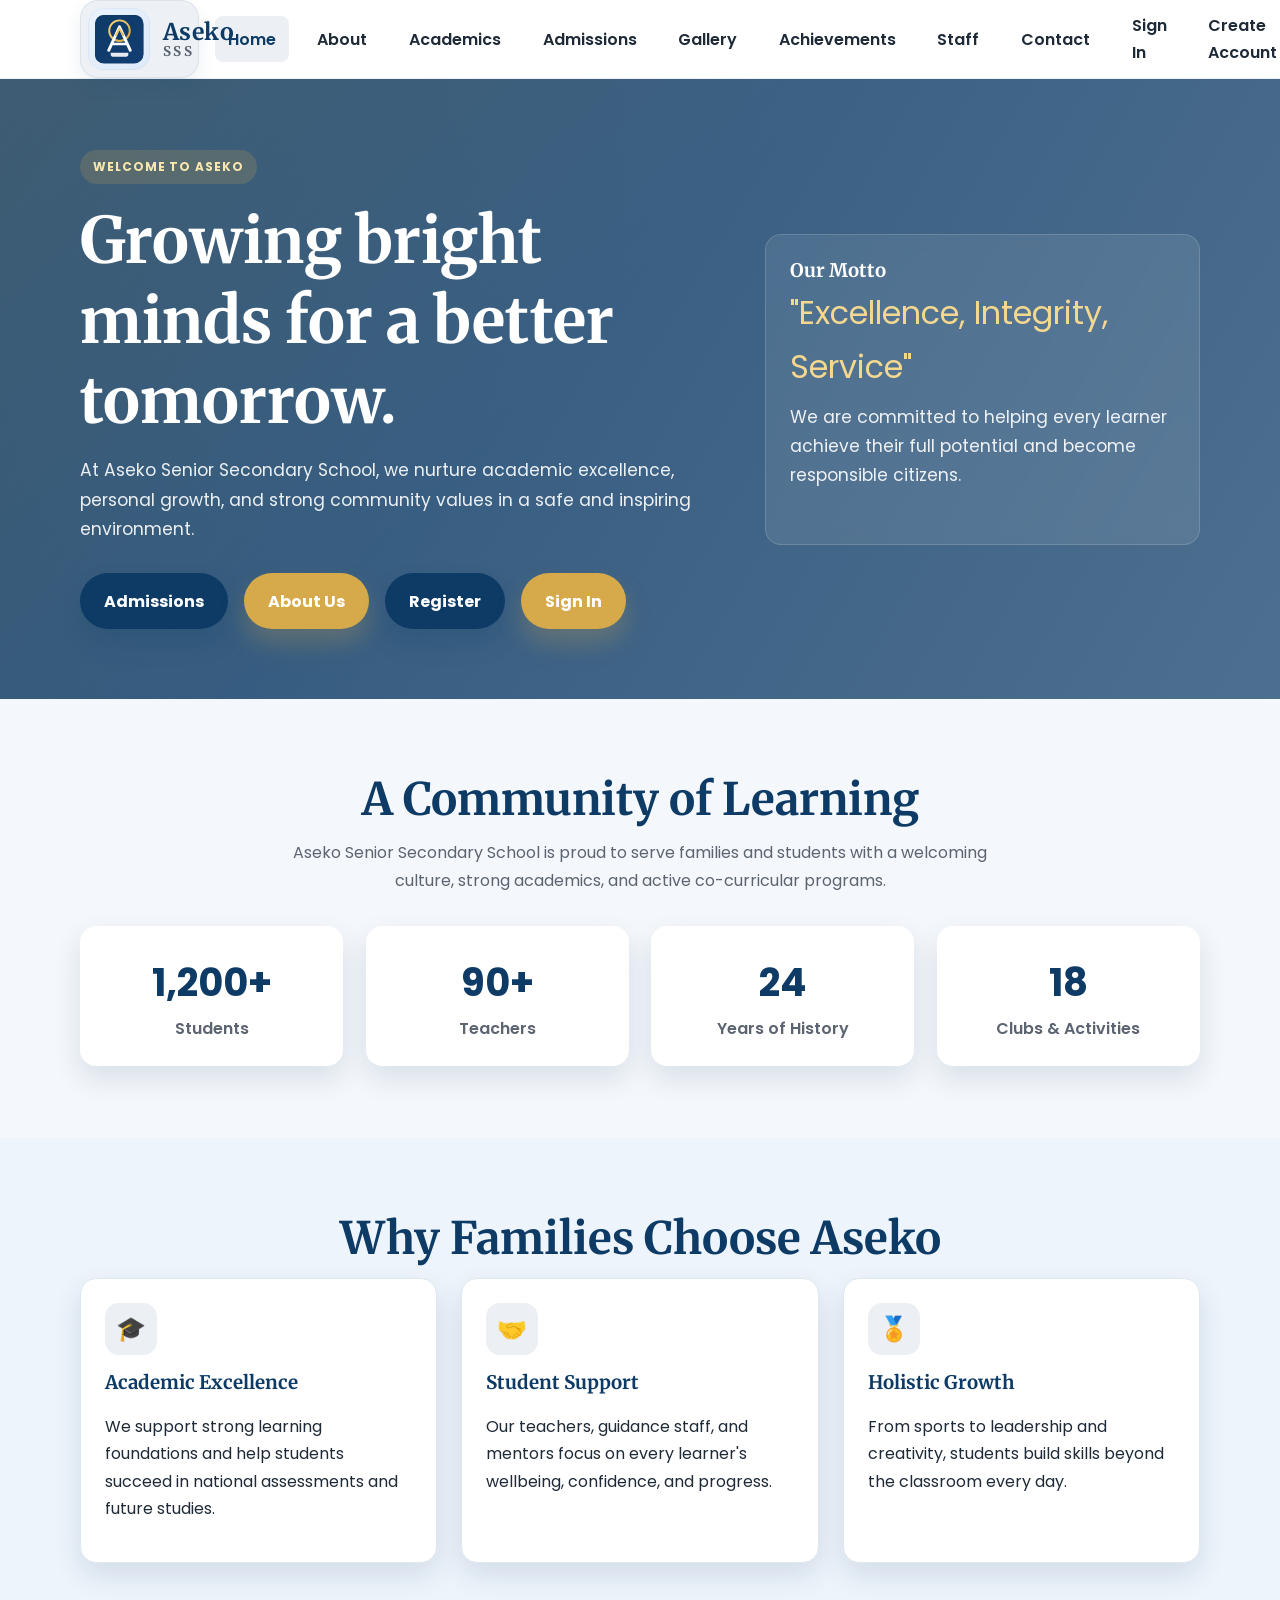
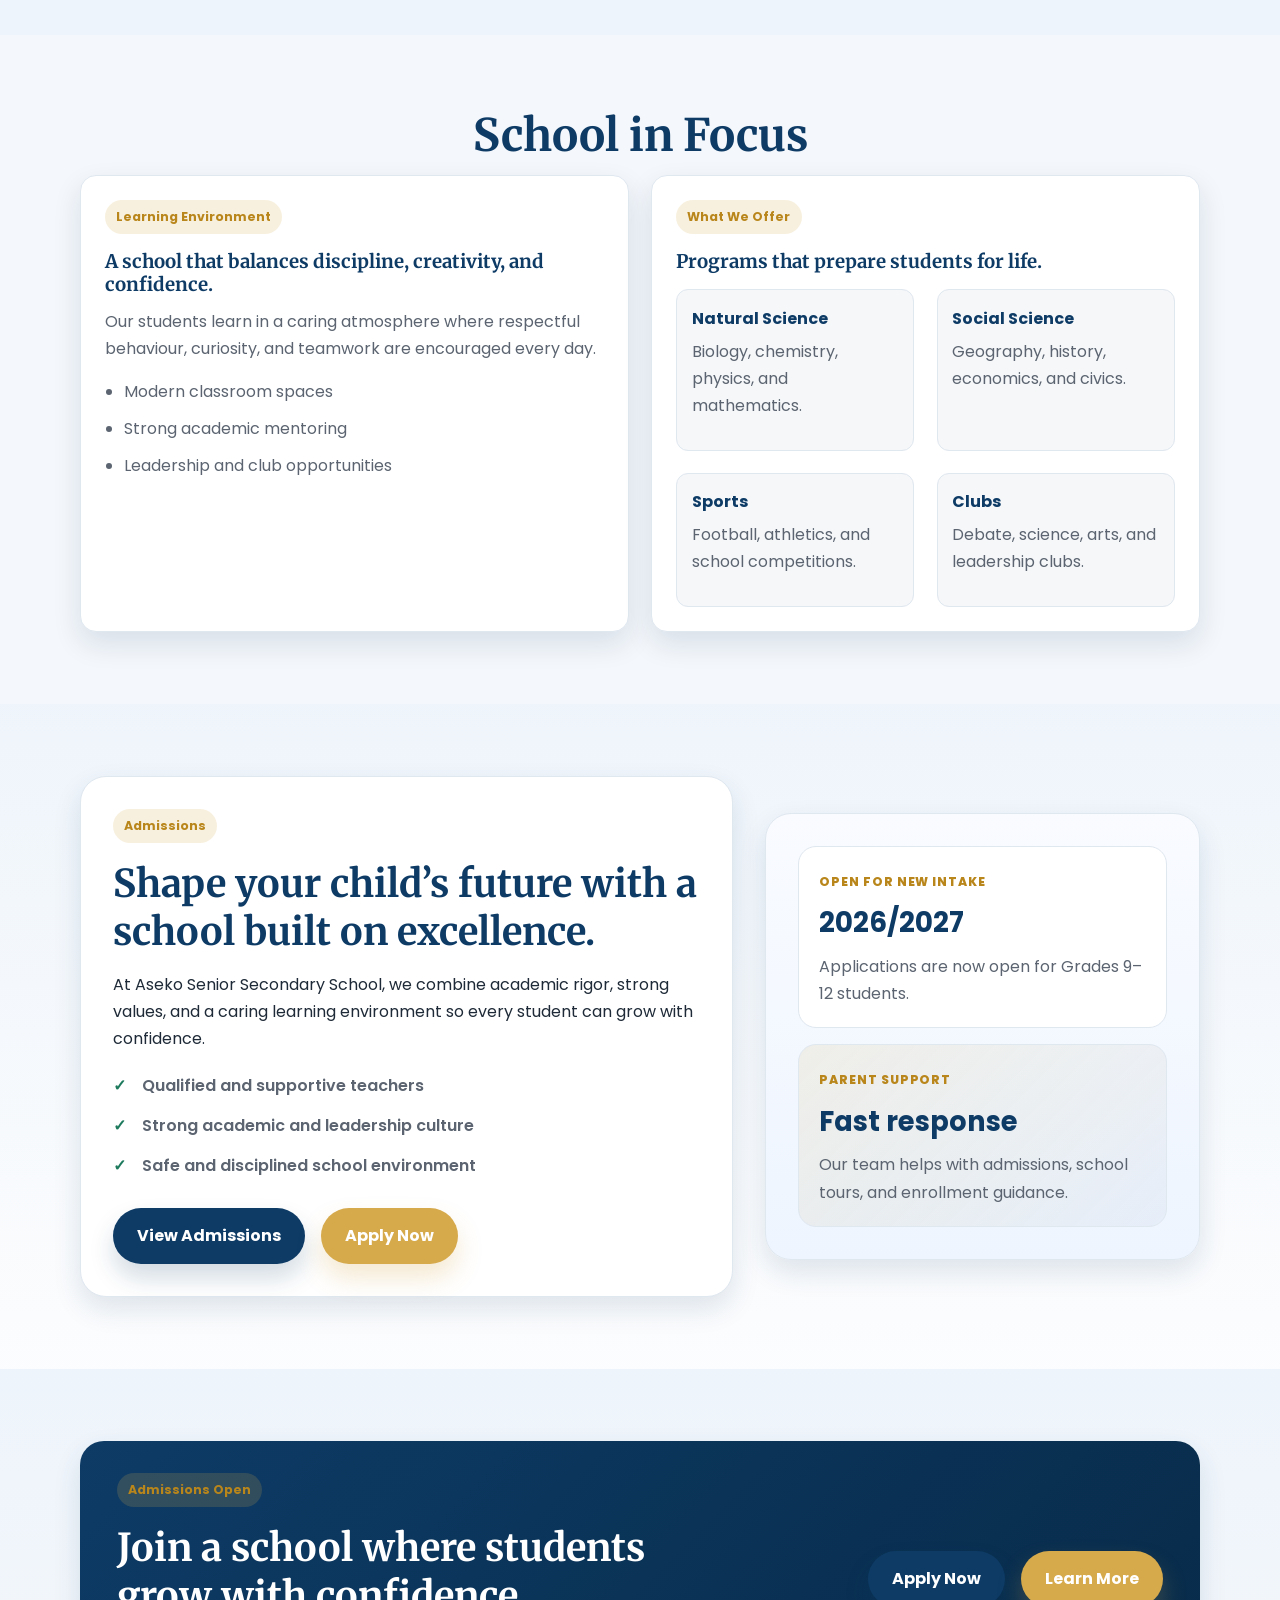
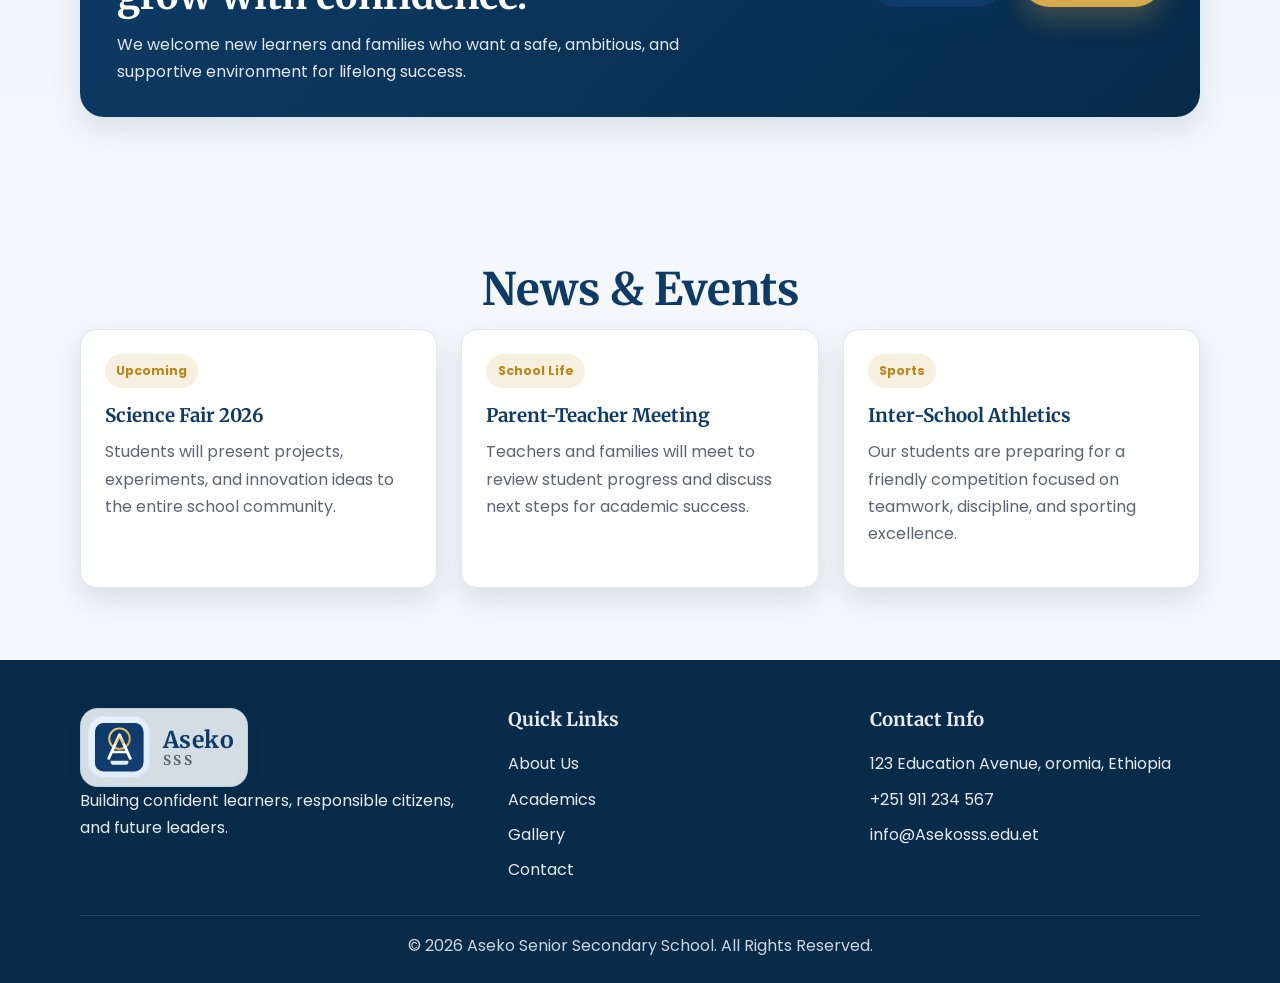
==== index.html @ 712188f7 "first commit" ====
<!DOCTYPE html>
<html lang="en">
  <head>
    <meta charset="UTF-8" />
    <meta name="viewport" content="width=device-width, initial-scale=1.0" />
    <title>Aseko Senior Secondary School | Home</title>
    <meta
      name="description"
      content="Aseko Senior Secondary School welcomes students, parents, and visitors to a proud learning community focused on excellence and character."
    />
    <link rel="preconnect" href="https://fonts.googleapis.com" />
    <link rel="preconnect" href="https://fonts.gstatic.com" crossorigin />
    <link
      href="https://fonts.googleapis.com/css2?family=Merriweather:wght@700&family=Poppins:wght@400;500;600;700&display=swap"
      rel="stylesheet"
    />
    <link rel="stylesheet" href="css/style.css" />
  </head>
  <body>
    <!-- Shared header and navigation for every page -->
    <header class="site-header">
      <div class="container nav-wrap">
        <a href="index.html" class="brand" aria-label="Aseko Senior Secondary School home">
          <img src="images/logo-placeholder.svg" alt="Aseko Senior Secondary School logo" />
          <span class="brand-name"><span class="brand-line brand-line-main">Aseko</span><span class="brand-line brand-line-sub">SSS</span></span>
        </a>

        <input type="checkbox" id="nav-toggle" class="nav-toggle" />
        <label for="nav-toggle" class="nav-toggle-label" aria-label="Open navigation menu">☰</label>

        <nav class="main-nav" aria-label="Main navigation">
          <a href="index.html" class="active">Home</a>
          <a href="about.html">About</a>
          <a href="academics.html">Academics</a>
          <a href="admissions.html">Admissions</a>
          <a href="gallery.html">Gallery</a>
          <a href="achievements.html">Achievements</a>
          <a href="staff.html">Staff</a>
          <a href="contact.html">Contact</a>
          <a href="login.html">Sign In</a>
          <a href="create-account.html">Create Account</a>
        </nav>
      </div>
    </header>

    <main>
      <!-- Hero section with welcoming message and school motto -->
      <section class="hero">
        <div class="container hero-inner">
          <div class="hero-copy">
            <div class="hero-kicker">Welcome to Aseko</div>
            <h1>Growing bright minds for a better tomorrow.</h1>
            <p>
              At Aseko Senior Secondary School, we nurture academic excellence,
              personal growth, and strong community values in a safe and inspiring
              environment.
            </p>
            <div class="hero-actions">
              <a href="admissions.html" class="btn btn-primary">Admissions</a>
              <a href="about.html" class="btn btn-secondary">About Us</a>
              <a href="register.html" class="btn btn-primary">Register</a>
              <a href="login.html" class="btn btn-secondary">Sign In</a>
            </div>
          </div>

          <div class="hero-card" aria-label="School motto and mission highlight">
            <h3>Our Motto</h3>
            <div class="motto">"Excellence, Integrity, Service"</div>
            <p>
              We are committed to helping every learner achieve their full potential
              and become responsible citizens.
            </p>
          </div>
        </div>
      </section>

      <!-- Quick highlights section with important school facts -->
      <section class="section">
        <div class="container">
          <h2 class="section-title">A Community of Learning</h2>
          <p class="section-text">
            Aseko Senior Secondary School is proud to serve families and students with a
            welcoming culture, strong academics, and active co-curricular programs.
          </p>

          <div class="stats-grid">
            <div class="stat-item">
              <strong>1,200+</strong>
              <span>Students</span>
            </div>
            <div class="stat-item">
              <strong>90+</strong>
              <span>Teachers</span>
            </div>
            <div class="stat-item">
              <strong>24</strong>
              <span>Years of History</span>
            </div>
            <div class="stat-item">
              <strong>18</strong>
              <span>Clubs & Activities</span>
            </div>
          </div>
        </div>
      </section>

      <!-- School features section -->
      <section class="section" style="background: #edf4fb;">
        <div class="container">
          <h2 class="section-title">Why Families Choose Aseko</h2>
          <div class="feature-grid">
            <article class="feature-card reveal-card">
              <div class="icon">🎓</div>
              <h3>Academic Excellence</h3>
              <p>
                We support strong learning foundations and help students succeed in national
                assessments and future studies.
              </p>
            </article>

            <article class="feature-card reveal-card">
              <div class="icon">🤝</div>
              <h3>Student Support</h3>
              <p>
                Our teachers, guidance staff, and mentors focus on every learner's wellbeing,
                confidence, and progress.
              </p>
            </article>

            <article class="feature-card reveal-card">
              <div class="icon">🏅</div>
              <h3>Holistic Growth</h3>
              <p>
                From sports to leadership and creativity, students build skills beyond the
                classroom every day.
              </p>
            </article>
          </div>
        </div>
      </section>

      <section class="section">
        <div class="container">
          <h2 class="section-title">School in Focus</h2>
          <div class="info-grid">
            <div class="card discover-panel reveal-card">
              <span class="badge">Learning Environment</span>
              <h3>A school that balances discipline, creativity, and confidence.</h3>
              <p>
                Our students learn in a caring atmosphere where respectful behaviour, curiosity,
                and teamwork are encouraged every day.
              </p>
              <ul class="mini-list">
                <li>Modern classroom spaces</li>
                <li>Strong academic mentoring</li>
                <li>Leadership and club opportunities</li>
              </ul>
            </div>

            <div class="card highlight-panel reveal-card">
              <span class="badge">What We Offer</span>
              <h3>Programs that prepare students for life.</h3>
              <div class="mini-grid">
                <div>
                  <strong>Natural Science</strong>
                  <p>Biology, chemistry, physics, and mathematics.</p>
                </div>
                <div>
                  <strong>Social Science</strong>
                  <p>Geography, history, economics, and civics.</p>
                </div>
                <div>
                  <strong>Sports</strong>
                  <p>Football, athletics, and school competitions.</p>
                </div>
                <div>
                  <strong>Clubs</strong>
                  <p>Debate, science, arts, and leadership clubs.</p>
                </div>
              </div>
            </div>
          </div>
        </div>
      </section>

      <section class="section premium-highlight">
        <div class="container split-showcase">
          <div class="showcase-copy reveal-card">
            <span class="badge">Admissions</span>
            <h2>Shape your child’s future with a school built on excellence.</h2>
            <p>
              At Aseko Senior Secondary School, we combine academic rigor, strong values, and a caring
              learning environment so every student can grow with confidence.
            </p>
            <ul class="check-list">
              <li>Qualified and supportive teachers</li>
              <li>Strong academic and leadership culture</li>
              <li>Safe and disciplined school environment</li>
            </ul>
            <div class="hero-actions">
              <a href="admissions.html" class="btn btn-primary">View Admissions</a>
              <a href="register.html" class="btn btn-secondary">Apply Now</a>
            </div>
          </div>

          <div class="showcase-card reveal-card">
            <div class="mini-stat">
              <span class="mini-label">Open for new intake</span>
              <strong>2026/2027</strong>
              <p>Applications are now open for Grades 9–12 students.</p>
            </div>
            <div class="mini-stat alt">
              <span class="mini-label">Parent support</span>
              <strong>Fast response</strong>
              <p>Our team helps with admissions, school tours, and enrollment guidance.</p>
            </div>
          </div>
        </div>
      </section>

      <section class="section cta-spotlight">
        <div class="container">
          <div class="cta-banner reveal-card">
            <div>
              <span class="badge">Admissions Open</span>
              <h2>Join a school where students grow with confidence.</h2>
              <p>
                We welcome new learners and families who want a safe, ambitious, and supportive
                environment for lifelong success.
              </p>
            </div>
            <div class="cta-actions">
              <a href="register.html" class="btn btn-primary">Apply Now</a>
              <a href="about.html" class="btn btn-secondary">Learn More</a>
            </div>
          </div>
        </div>
      </section>

      <!-- News and events preview section -->
      <section class="section">
        <div class="container">
          <h2 class="section-title">News & Events</h2>
          <div class="news-grid">
            <article class="card">
              <span class="badge">Upcoming</span>
              <h3>Science Fair 2026</h3>
              <p>
                Students will present projects, experiments, and innovation ideas to the entire
                school community.
              </p>
            </article>

            <article class="card">
              <span class="badge">School Life</span>
              <h3>Parent-Teacher Meeting</h3>
              <p>
                Teachers and families will meet to review student progress and discuss next steps
                for academic success.
              </p>
            </article>

            <article class="card">
              <span class="badge">Sports</span>
              <h3>Inter-School Athletics</h3>
              <p>
                Our students are preparing for a friendly competition focused on teamwork,
                discipline, and sporting excellence.
              </p>
            </article>
          </div>
        </div>
      </section>
    </main>

    <!-- Shared footer on every page -->
    <footer class="site-footer">
      <div class="container">
        <div class="footer-grid">
          <div>
            <a href="index.html" class="brand" aria-label="Aseko Senior Secondary School home">
              <img src="images/logo-placeholder.svg" alt="Aseko Senior Secondary School logo" />
              <span class="brand-name"><span class="brand-line brand-line-main">Aseko</span><span class="brand-line brand-line-sub">SSS</span></span>
            </a>
            <p>
              Building confident learners, responsible citizens, and future leaders.
            </p>
          </div>

          <div>
            <h3>Quick Links</h3>
            <ul class="footer-links">
              <li><a href="about.html">About Us</a></li>
              <li><a href="academics.html">Academics</a></li>
              <li><a href="gallery.html">Gallery</a></li>
              <li><a href="contact.html">Contact</a></li>
            </ul>
          </div>

          <div>
            <h3>Contact Info</h3>
            <ul class="footer-links">
              <li>123 Education Avenue, oromia, Ethiopia</li>
              <li>+251 911 234 567</li>
              <li>info@Asekosss.edu.et</li>
            </ul>
          </div>
        </div>

        <div class="footer-bottom">
          &copy; 2026 Aseko Senior Secondary School. All Rights Reserved.
        </div>
      </div>
    </footer>
  </body>
</html>
---- css/style.css ----
:root {
  --primary: #0d3b66;
  --primary-dark: #082b49;
  --secondary: #d6a94b;
  --secondary-dark: #b9861b;
  --text: #1e2a37;
  --muted: #5b6470;
  --background: #f4f7fb;
  --panel: #ffffff;
  --line: #dfe7ef;
  --success: #1d7a5c;
  --shadow: 0 12px 28px rgba(13, 59, 102, 0.12);
  --radius: 16px;
  --heading-font: 'Merriweather', serif;
  --body-font: 'Poppins', sans-serif;
}

* {
  box-sizing: border-box;
}

html {
  scroll-behavior: smooth;
}

body {
  margin: 0;
  font-family: var(--body-font);
  background: var(--background);
  color: var(--text);
  line-height: 1.7;
}

a {
  text-decoration: none;
  color: inherit;
}

img {
  max-width: 100%;
  display: block;
}

figure {
  margin: 0;
}

ul {
  list-style: none;
  padding: 0;
  margin: 0;
}

h1, h2, h3, h4 {
  font-family: var(--heading-font);
  color: var(--primary);
  margin-top: 0;
  line-height: 1.25;
}

p {
  margin-top: 0;
}

.container {
  width: min(1120px, calc(100% - 1.5rem));
  margin: 0 auto;
}

.section {
  padding: 4.5rem 0;
}

.section-title {
  text-align: center;
  font-size: clamp(2rem, 4vw, 2.8rem);
  margin-bottom: 0.75rem;
}

.section-text {
  max-width: 700px;
  margin: 0 auto 2rem;
  text-align: center;
  color: var(--muted);
}

.site-header {
  position: sticky;
  top: 0;
  z-index: 999;
  background: rgba(255, 255, 255, 0.96);
  border-bottom: 1px solid rgba(13, 59, 102, 0.08);
  backdrop-filter: blur(10px);
}

.nav-wrap {
  display: flex;
  align-items: center;
  justify-content: space-between;
  min-height: 76px;
  gap: 1rem;
  position: relative;
}

.brand {
  display: inline-flex;
  align-items: center;
  gap: 0.8rem;
  font-weight: 700;
  color: var(--primary);
  background: rgba(236, 240, 245, 0.9);
  border: 1px solid rgba(13, 59, 102, 0.08);
  border-radius: 18px;
  padding: 0.45rem 0.8rem 0.45rem 0.45rem;
  box-shadow: 0 8px 18px rgba(13, 59, 102, 0.08);
}

.brand img {
  width: 62px;
  height: 62px;
  border-radius: 16px;
  background: linear-gradient(135deg, #eaf2ff, #dfeaf8);
  padding: 0.4rem;
  box-shadow: inset 0 0 0 1px rgba(13, 59, 102, 0.05);
}

.brand-name {
  display: flex;
  flex-direction: column;
  align-items: flex-start;
  justify-content: center;
  line-height: 1;
  font-family: var(--heading-font);
  letter-spacing: 0.03em;
}

.brand-line {
  display: block;
}

.brand-line-main {
  font-size: clamp(1.25rem, 1.8vw, 1.8rem);
  color: var(--primary);
}

.brand-line-sub {
  font-size: 0.84rem;
  letter-spacing: 0.18em;
  color: var(--muted);
  margin-top: 0.18rem;
  text-transform: uppercase;
}

.main-nav {
  display: flex;
  align-items: center;
  gap: 1rem;
}

.main-nav a {
  color: var(--text);
  font-weight: 600;
  padding: 0.6rem 0.8rem;
  border-radius: 8px;
  transition: background 0.25s ease, color 0.25s ease;
}

.main-nav a:hover,
.main-nav a.active {
  background: rgba(13, 59, 102, 0.08);
  color: var(--primary);
}

.nav-toggle,
.nav-toggle-label {
  display: none;
}

.btn {
  display: inline-block;
  padding: 0.9rem 1.5rem;
  border-radius: 999px;
  font-weight: 700;
  transition: transform 0.25s ease, box-shadow 0.25s ease, background 0.25s ease;
}

.btn:hover {
  transform: translateY(-2px);
}

.btn-primary {
  background: var(--primary);
  color: #fff;
  box-shadow: 0 14px 24px rgba(13, 59, 102, 0.18);
}

.btn-primary:hover {
  background: var(--primary-dark);
}

.btn-secondary {
  background: var(--secondary);
  color: #fff;
  box-shadow: 0 14px 24px rgba(214, 169, 75, 0.25);
}

.btn-secondary:hover {
  background: var(--secondary-dark);
}

.premium-highlight {
  background: linear-gradient(180deg, rgba(237, 244, 251, 0.8), rgba(255, 255, 255, 0.7));
}

.split-showcase {
  display: grid;
  grid-template-columns: 1.2fr 0.8fr;
  gap: 2rem;
  align-items: center;
}

.showcase-copy,
.showcase-card {
  background: var(--panel);
  border: 1px solid var(--line);
  border-radius: 26px;
  box-shadow: var(--shadow);
  padding: 2rem;
}

.showcase-copy h2 {
  font-size: clamp(2rem, 3vw, 2.8rem);
  margin-bottom: 1rem;
}

.check-list {
  list-style: none;
  margin: 1.2rem 0 1.8rem;
  padding: 0;
  display: grid;
  gap: 0.8rem;
}

.check-list li {
  position: relative;
  padding-left: 1.8rem;
  color: var(--muted);
  font-weight: 600;
}

.check-list li::before {
  content: "✓";
  position: absolute;
  left: 0;
  top: 0;
  color: var(--success);
  font-weight: 700;
}

.showcase-card {
  display: grid;
  gap: 1rem;
  background: linear-gradient(180deg, #f9fbff, #eef5ff);
}

.mini-stat {
  background: var(--panel);
  border: 1px solid var(--line);
  border-radius: 18px;
  padding: 1.25rem;
}

.mini-stat.alt {
  background: linear-gradient(135deg, rgba(214, 169, 75, 0.12), rgba(13, 59, 102, 0.04));
}

.mini-label {
  display: inline-block;
  margin-bottom: 0.5rem;
  font-size: 0.76rem;
  text-transform: uppercase;
  letter-spacing: 0.08em;
  color: var(--secondary-dark);
  font-weight: 800;
}

.mini-stat strong {
  display: block;
  font-size: clamp(1.7rem, 2vw, 2.4rem);
  color: var(--primary);
  margin-bottom: 0.4rem;
}

.mini-stat p {
  color: var(--muted);
  margin: 0;
}

.hero {
  position: relative;
  background: linear-gradient(120deg, rgba(13, 59, 102, 0.88), rgba(13, 59, 102, 0.72)),
    url('https://images.unsplash.com/photo-1503676260728-1c00da094a0b?auto=format&fit=crop&w=1200&q=80') center/cover no-repeat;
  color: #fff;
  min-height: 620px;
  display: flex;
  align-items: center;
  overflow: hidden;
}

.hero::after {
  content: "";
  position: absolute;
  inset: 0;
  background: linear-gradient(135deg, rgba(214, 169, 75, 0.12), transparent 45%);
}

.hero-inner {
  display: grid;
  grid-template-columns: 1.2fr 0.8fr;
  align-items: center;
  gap: 2rem;
  padding: 4rem 0;
  position: relative;
  z-index: 1;
}

.hero-copy {
  max-width: 650px;
  animation: fadeUp 0.8s ease-out;
}

.hero-kicker {
  display: inline-block;
  padding: 0.45rem 0.8rem;
  border-radius: 999px;
  background: rgba(214, 169, 75, 0.18);
  color: #f9e7ae;
  font-weight: 700;
  letter-spacing: 0.08em;
  text-transform: uppercase;
  font-size: 0.75rem;
  margin-bottom: 1rem;
}

.hero h1 {
  color: #fff;
  font-size: clamp(2.4rem, 5vw, 4.5rem);
  margin-bottom: 1rem;
}

.hero p {
  color: rgba(255, 255, 255, 0.9);
  font-size: 1.08rem;
  margin-bottom: 1.8rem;
}

.hero-actions {
  display: flex;
  flex-wrap: wrap;
  gap: 1rem;
}

.hero-card {
  background: rgba(255, 255, 255, 0.09);
  border: 1px solid rgba(255, 255, 255, 0.15);
  padding: 1.5rem;
  border-radius: var(--radius);
  backdrop-filter: blur(8px);
  animation: floatCard 4s ease-in-out infinite;
}

.hero-card h3 {
  color: #fff;
  margin-bottom: 0.2rem;
}

.hero-card .motto {
  font-size: 2rem;
  color: #f5d88f;
  margin-bottom: 0.5rem;
}

.reveal-card {
  animation: fadeUp 0.8s ease-out;
}

.discover-panel,
.highlight-panel {
  min-height: 100%;
}

.mini-list {
  display: grid;
  gap: 0.6rem;
  margin-top: 1rem;
  padding-left: 1.2rem;
  list-style: disc;
  color: var(--muted);
}

.mini-grid {
  grid-template-columns: repeat(2, minmax(0, 1fr));
  margin-top: 1rem;
}

.mini-grid > div {
  background: rgba(13, 59, 102, 0.04);
  border-radius: 12px;
  padding: 0.9rem;
  border: 1px solid var(--line);
}

.mini-grid strong {
  display: block;
  color: var(--primary);
  margin-bottom: 0.35rem;
}

.stats-grid,
.highlights-grid,
.info-grid,
.card-grid,
.gallery-grid,
.staff-grid,
.contact-grid,
.timeline,
.mini-grid {
  display: grid;
  gap: 1.4rem;
}

.stats-grid {
  grid-template-columns: repeat(4, minmax(0, 1fr));
  margin-top: 2rem;
}

.stat-item {
  background: var(--panel);
  border-radius: var(--radius);
  box-shadow: var(--shadow);
  padding: 1.5rem 1rem;
  text-align: center;
}

.stat-item strong {
  display: block;
  font-size: clamp(1.8rem, 3vw, 2.6rem);
  color: var(--primary);
}

.stat-item span {
  color: var(--muted);
  font-weight: 600;
}

.news-grid,
.feature-grid,
.achievement-grid,
.value-grid {
  display: grid;
  grid-template-columns: repeat(3, minmax(0, 1fr));
  gap: 1.5rem;
}

.card {
  background: var(--panel);
  border-radius: var(--radius);
  box-shadow: var(--shadow);
  padding: 1.5rem;
  border: 1px solid var(--line);
  transition: transform 0.25s ease, box-shadow 0.25s ease;
}

.card:hover,
.feature-card:hover,
.staff-card:hover,
.gallery-item:hover {
  transform: translateY(-6px);
  box-shadow: 0 18px 30px rgba(13, 59, 102, 0.15);
}

.card h3 {
  margin-bottom: 0.7rem;
}

.card p,
.card li {
  color: var(--muted);
}

.badge {
  display: inline-flex;
  align-items: center;
  padding: 0.4rem 0.7rem;
  background: rgba(214, 169, 75, 0.18);
  border-radius: 999px;
  color: var(--secondary-dark);
  font-weight: 700;
  margin-bottom: 1rem;
  font-size: 0.78rem;
}

.feature-grid {
  grid-template-columns: repeat(3, minmax(0, 1fr));
}

.feature-card {
  background: var(--panel);
  border-radius: var(--radius);
  padding: 1.5rem;
  box-shadow: var(--shadow);
  border: 1px solid var(--line);
}

.cta-spotlight {
  background: linear-gradient(180deg, rgba(237, 244, 251, 0.9), rgba(255, 255, 255, 0));
}

.cta-banner {
  display: grid;
  grid-template-columns: 1.4fr 0.9fr;
  align-items: center;
  gap: 1.5rem;
  padding: 2rem 2.3rem;
  background: linear-gradient(135deg, var(--primary), var(--primary-dark));
  border-radius: 24px;
  box-shadow: var(--shadow);
  color: #fff;
}

.cta-banner h2 {
  color: #fff;
  margin-bottom: 0.75rem;
  font-size: clamp(1.8rem, 3vw, 2.6rem);
}

.cta-banner p {
  margin-bottom: 0;
  color: rgba(255, 255, 255, 0.88);
}

.cta-actions {
  display: flex;
  justify-content: flex-end;
  gap: 1rem;
  flex-wrap: wrap;
}

.icon {
  width: 52px;
  height: 52px;
  border-radius: 14px;
  display: inline-flex;
  align-items: center;
  justify-content: center;
  background: rgba(13, 59, 102, 0.08);
  color: var(--primary);
  font-size: 1.5rem;
  margin-bottom: 1rem;
}

.page-banner {
  background: linear-gradient(120deg, var(--primary), var(--primary-dark));
  color: #fff;
  padding: 3.2rem 0;
}

.page-banner h1 {
  color: #fff;
  margin-bottom: 0.6rem;
  font-size: clamp(2.2rem, 5vw, 3.3rem);
}

.page-banner p {
  color: rgba(255, 255, 255, 0.8);
  max-width: 720px;
}

.info-grid {
  grid-template-columns: repeat(2, minmax(0, 1fr));
}

.image-panel {
  border-radius: var(--radius);
  overflow: hidden;
  min-height: 360px;
  box-shadow: var(--shadow);
}

.image-panel img {
  width: 100%;
  height: 100%;
  object-fit: cover;
}

.value-grid,
.achievement-grid,
.card-grid {
  grid-template-columns: repeat(3, minmax(0, 1fr));
}

.timeline {
  grid-template-columns: repeat(3, minmax(0, 1fr));
  margin-top: 2rem;
}

.timeline-item {
  background: var(--panel);
  border-left: 5px solid var(--secondary);
  border-radius: 0 var(--radius) var(--radius) 0;
  padding: 1.5rem;
  box-shadow: var(--shadow);
}

.timeline-item span {
  display: inline-block;
  font-weight: 700;
  color: var(--secondary-dark);
  margin-bottom: 0.5rem;
}

.gallery-grid {
  grid-template-columns: repeat(3, minmax(0, 1fr));
}

.gallery-item {
  background: var(--panel);
  border-radius: var(--radius);
  overflow: hidden;
  box-shadow: var(--shadow);
}

.gallery-item img {
  width: 100%;
  height: 240px;
  object-fit: cover;
  transition: transform 0.4s ease;
}

.gallery-item:hover img {
  transform: scale(1.04);
}

.gallery-item figcaption {
  padding: 1rem 1.1rem 1.2rem;
  color: var(--muted);
  font-weight: 600;
}

.staff-grid {
  grid-template-columns: repeat(4, minmax(0, 1fr));
}

.staff-card {
  background: var(--panel);
  border-radius: var(--radius);
  overflow: hidden;
  box-shadow: var(--shadow);
  text-align: center;
}

.staff-card img {
  width: 100%;
  height: 250px;
  object-fit: cover;
  background: #eef3fb;
}

.staff-card .content {
  padding: 1.2rem 1rem 1.5rem;
}

.staff-card h3 {
  margin-bottom: 0.25rem;
}

.staff-role {
  color: var(--secondary-dark);
  font-weight: 700;
  display: block;
  margin-bottom: 0.5rem;
}

.contact-grid {
  grid-template-columns: 1fr 1.1fr;
  align-items: start;
}

.contact-box,
.form-card {
  background: var(--panel);
  border-radius: var(--radius);
  box-shadow: var(--shadow);
  padding: 1.6rem;
  border: 1px solid var(--line);
}

.contact-list li {
  display: flex;
  gap: 0.8rem;
  align-items: flex-start;
  margin-bottom: 1rem;
  color: var(--muted);
}

.contact-list strong {
  color: var(--primary);
  display: block;
  margin-bottom: 0.2rem;
}

.map-placeholder {
  height: 220px;
  border-radius: var(--radius);
  background: linear-gradient(135deg, rgba(13, 59, 102, 0.12), rgba(214, 169, 75, 0.18));
  border: 2px dashed rgba(13, 59, 102, 0.25);
  display: grid;
  place-items: center;
  font-weight: 700;
  color: var(--primary);
  margin-top: 1.2rem;
}

.form-row {
  display: grid;
  gap: 1rem;
}

.form-group {
  display: flex;
  flex-direction: column;
  gap: 0.45rem;
}

label {
  font-weight: 600;
  color: var(--primary);
}

input,
textarea,
select {
  width: 100%;
  border: 1px solid var(--line);
  border-radius: 12px;
  padding: 0.85rem 1rem;
  font: inherit;
  background: #fff;
  color: var(--text);
}

input:focus,
textarea:focus,
select:focus {
  outline: 3px solid rgba(13, 59, 102, 0.12);
  border-color: var(--primary);
}

textarea {
  resize: vertical;
  min-height: 150px;
}

.auth-page {
  background: linear-gradient(180deg, #edf4fb 0%, #f8fbff 100%);
  padding: 4rem 0;
}

.auth-shell {
  display: grid;
  grid-template-columns: 1.1fr 1fr;
  gap: 2rem;
  align-items: stretch;
}

.auth-panel {
  background: var(--panel);
  border-radius: 24px;
  box-shadow: var(--shadow);
  border: 1px solid var(--line);
  overflow: hidden;
}

.auth-hero {
  background: linear-gradient(140deg, var(--primary), var(--primary-dark));
  color: #fff;
  padding: 2rem 1.75rem;
  display: flex;
  flex-direction: column;
  justify-content: center;
}

.auth-hero .badge {
  background: rgba(214, 169, 75, 0.2);
  color: #f5d88f;
}

.auth-hero h1 {
  color: #fff;
  font-size: clamp(2rem, 4vw, 3rem);
  margin-bottom: 1rem;
}

.auth-hero p {
  color: rgba(255, 255, 255, 0.86);
  margin-bottom: 1.5rem;
}

.auth-badges {
  display: flex;
  flex-wrap: wrap;
  gap: 0.7rem;
}

.auth-badges span {
  display: inline-block;
  background: rgba(255, 255, 255, 0.1);
  border: 1px solid rgba(255, 255, 255, 0.14);
  color: #fff;
  border-radius: 999px;
  padding: 0.45rem 0.8rem;
  font-size: 0.78rem;
  font-weight: 600;
}

.auth-form-wrap {
  padding: 2rem;
}

.auth-form-wrap h2 {
  margin-bottom: 0.8rem;
}

.auth-form-wrap > p {
  color: var(--muted);
  margin-bottom: 1.5rem;
}

.auth-form {
  display: grid;
  gap: 1rem;
}

.form-row.split {
  display: grid;
  grid-template-columns: repeat(2, minmax(0, 1fr));
  gap: 1rem;
}

.inline-check {
  display: flex;
  align-items: center;
  gap: 0.55rem;
  color: var(--muted);
  font-size: 0.95rem;
}

.inline-check input {
  width: auto;
}

.auth-links {
  display: flex;
  justify-content: space-between;
  gap: 1rem;
  align-items: center;
  margin-top: 1rem;
  color: var(--muted);
  font-size: 0.95rem;
}

.auth-links a {
  color: var(--primary);
  font-weight: 700;
}

.site-footer {
  background: var(--primary-dark);
  color: rgba(255, 255, 255, 0.9);
  padding: 3rem 0 1.5rem;
}

.footer-grid {
  display: grid;
  grid-template-columns: 1.2fr 1fr 1fr;
  gap: 2rem;
}

.site-footer h3,
.site-footer a,
.site-footer p {
  color: rgba(255, 255, 255, 0.9);
}

.footer-links {
  display: grid;
  gap: 0.5rem;
}

.footer-bottom {
  border-top: 1px solid rgba(255, 255, 255, 0.12);
  margin-top: 2rem;
  padding-top: 1rem;
  text-align: center;
  color: rgba(255, 255, 255, 0.8);
}

@keyframes fadeUp {
  from {
    opacity: 0;
    transform: translateY(20px);
  }
  to {
    opacity: 1;
    transform: translateY(0);
  }
}

@keyframes floatCard {
  0%,
  100% {
    transform: translateY(0);
  }
  50% {
    transform: translateY(-8px);
  }
}

.main-nav a {
  width: 100%;
}

@media (max-width: 900px) {
  .hero-inner,
  .contact-grid,
  .info-grid,
  .news-grid,
  .feature-grid,
  .achievement-grid,
  .value-grid,
  .gallery-grid,
  .staff-grid,
  .timeline,
  .footer-grid,
  .cta-banner,
  .auth-shell {
    grid-template-columns: 1fr 1fr;
  }

  .cta-actions {
    justify-content: flex-start;
  }

  .stats-grid {
    grid-template-columns: repeat(2, minmax(0, 1fr));
  }

  .form-row.split {
    grid-template-columns: 1fr;
  }

  .main-nav {
    position: absolute;
    top: 100%;
    left: 0;
    right: 0;
    display: none;
    background: #fff;
    border-top: 1px solid var(--line);
    box-shadow: 0 18px 28px rgba(13, 59, 102, 0.12);
    padding: 0.8rem 1rem 1rem;
    flex-direction: column;
    align-items: flex-start;
    width: 100%;
  }

  .nav-toggle-label {
    display: inline-flex;
    width: 44px;
    height: 44px;
    align-items: center;
    justify-content: center;
    border-radius: 12px;
    background: rgba(13, 59, 102, 0.06);
    color: var(--primary);
    font-size: 1.7rem;
    cursor: pointer;
  }

  .nav-toggle:checked ~ .main-nav {
    display: flex;
  }
}

@media (max-width: 640px) {
  .hero {
    min-height: 540px;
  }

  .hero-inner,
  .news-grid,
  .feature-grid,
  .achievement-grid,
  .value-grid,
  .gallery-grid,
  .staff-grid,
  .timeline,
  .footer-grid,
  .info-grid,
  .contact-grid,
  .stats-grid,
  .cta-banner,
  .auth-shell {
    grid-template-columns: 1fr;
  }

  .section {
    padding: 3.5rem 0;
  }

  .hero-actions,
  .cta-actions {
    flex-direction: column;
    align-items: stretch;
    width: 100%;
  }

  .hero-actions .btn,
  .cta-actions .btn {
    width: 100%;
    text-align: center;
  }

  .site-header {
    position: sticky;
  }

  .brand-name {
    font-size: 0.93rem;
  }

  .nav-wrap {
    padding: 0.35rem 0;
  }

  .contact-list li {
    display: grid;
    grid-template-columns: 24px 1fr;
    gap: 0.6rem;
  }

  .cta-banner {
    padding: 1.4rem 1rem;
  }

  .auth-form-wrap,
  .auth-hero {
    padding: 1.4rem 1rem;
  }
}
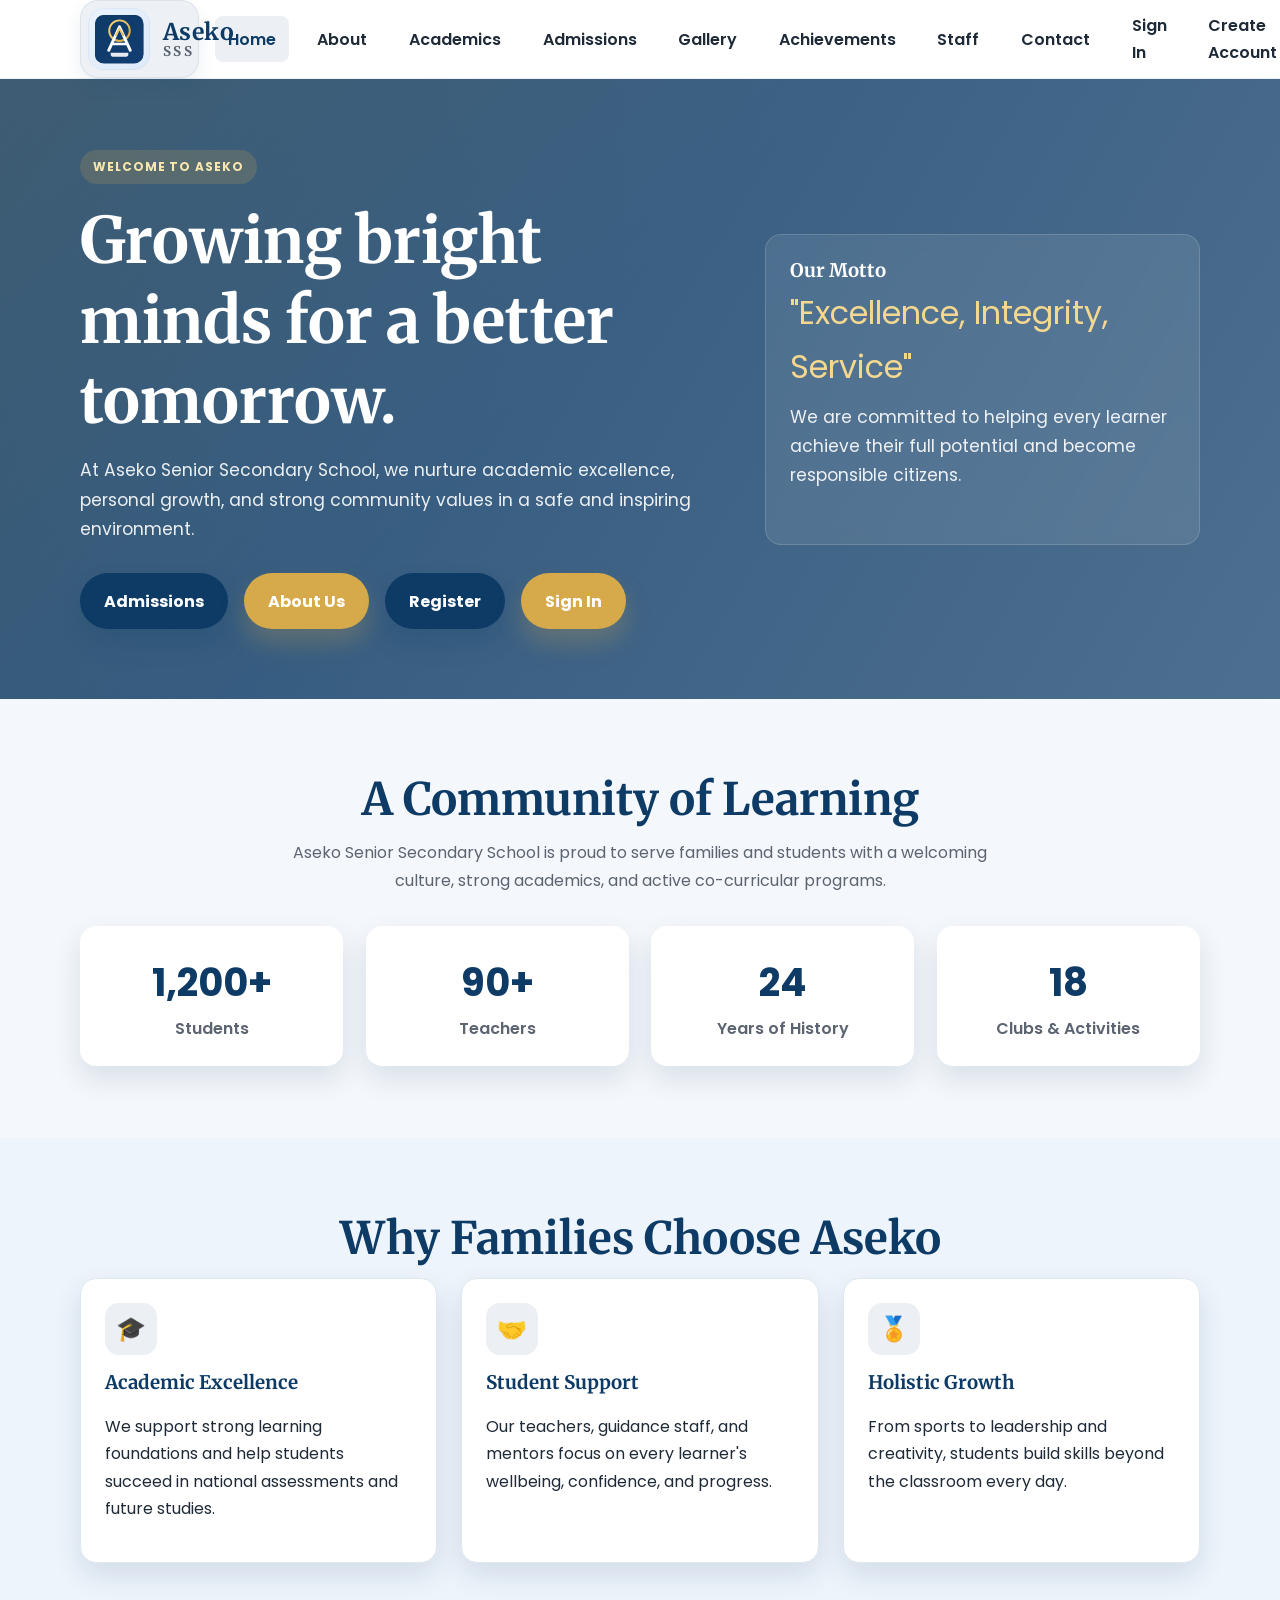
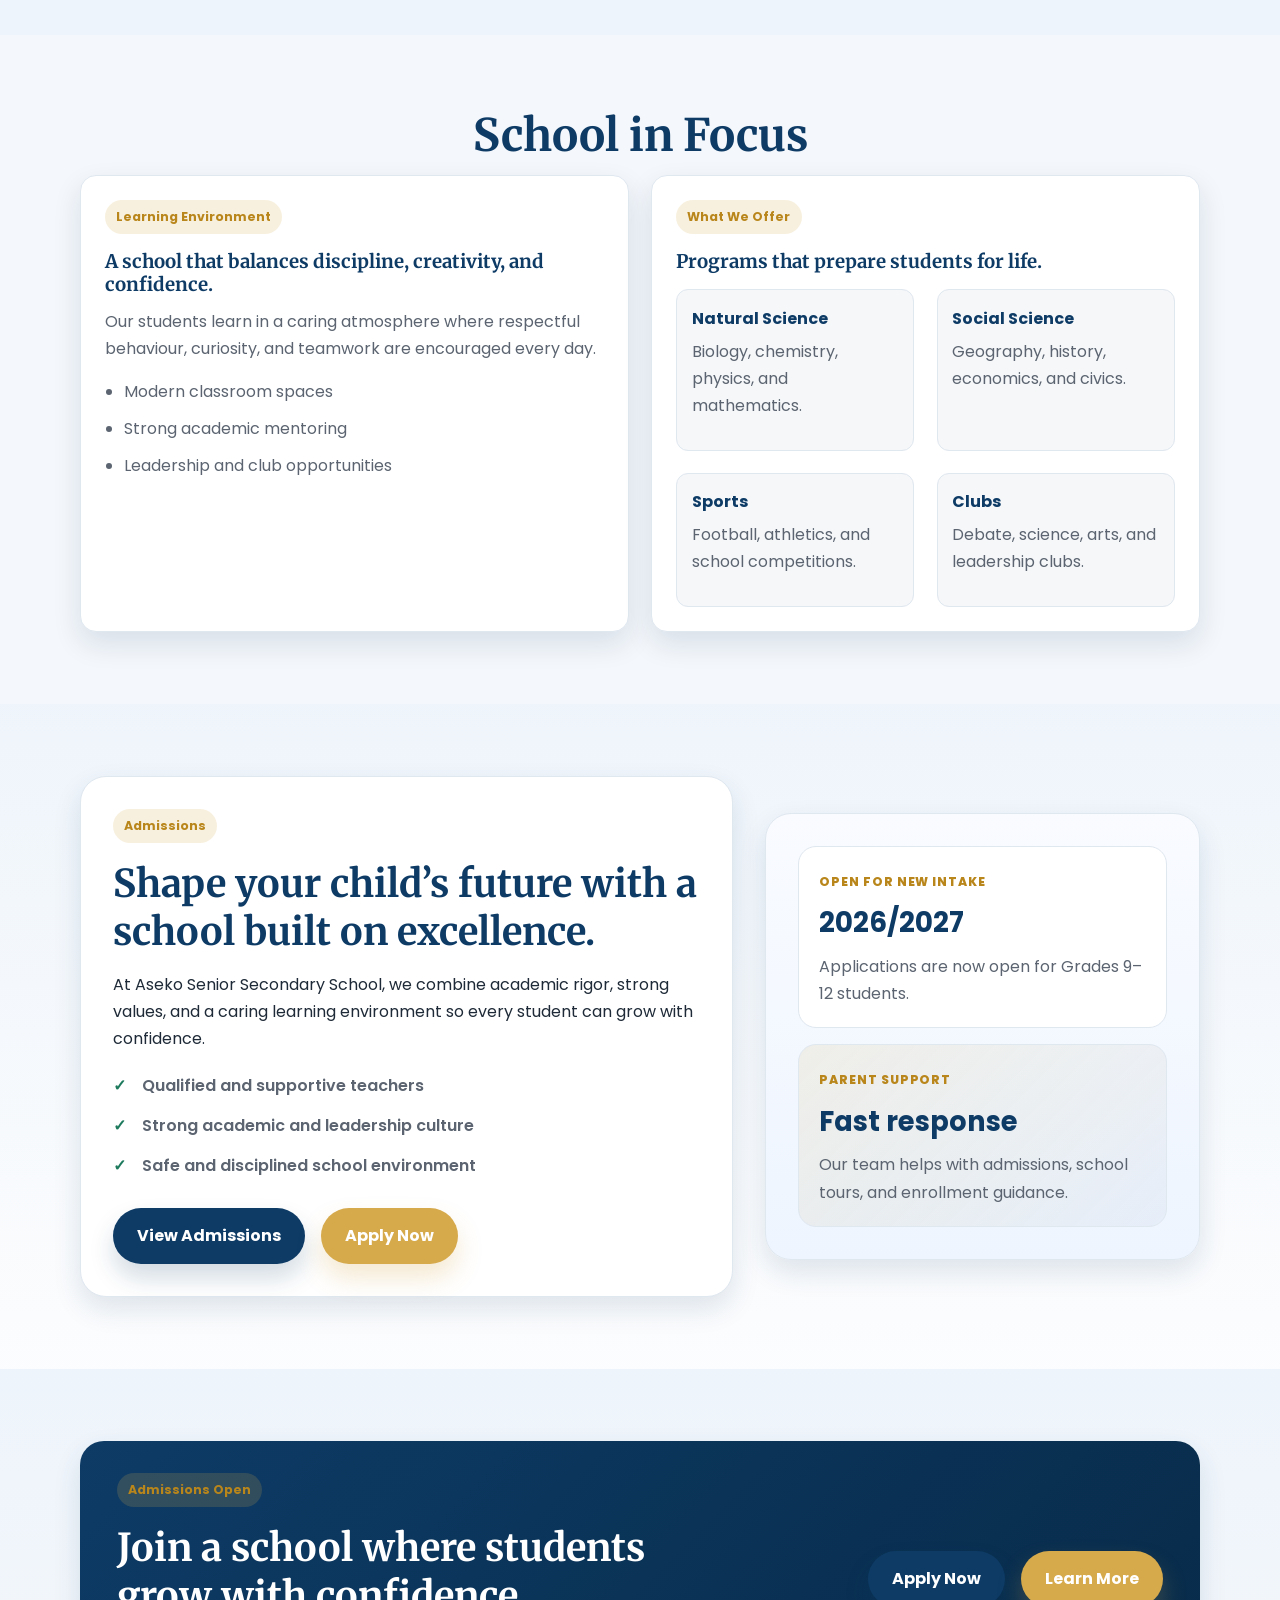
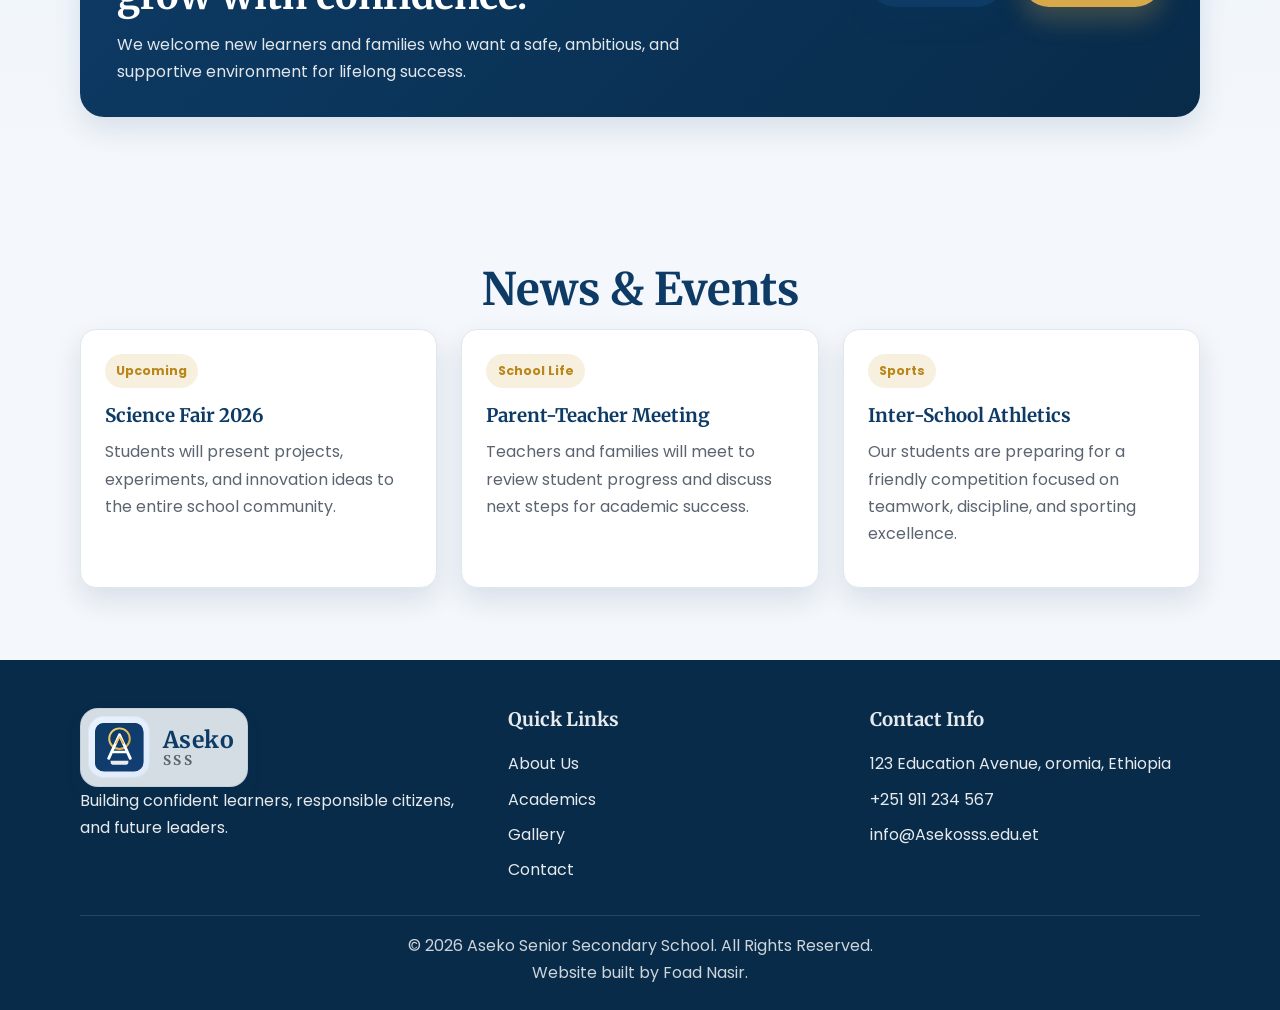
==== commit 6351aa7e: "updating the readme" ====
--- a/index.html
+++ b/index.html
@@ -308,7 +308,8 @@
         </div>
 
         <div class="footer-bottom">
-          &copy; 2026 Aseko Senior Secondary School. All Rights Reserved.
+          &copy; 2026 Aseko Senior Secondary School. All Rights Reserved.<br>
+          Website built by Foad Nasir.
         </div>
       </div>
     </footer>
